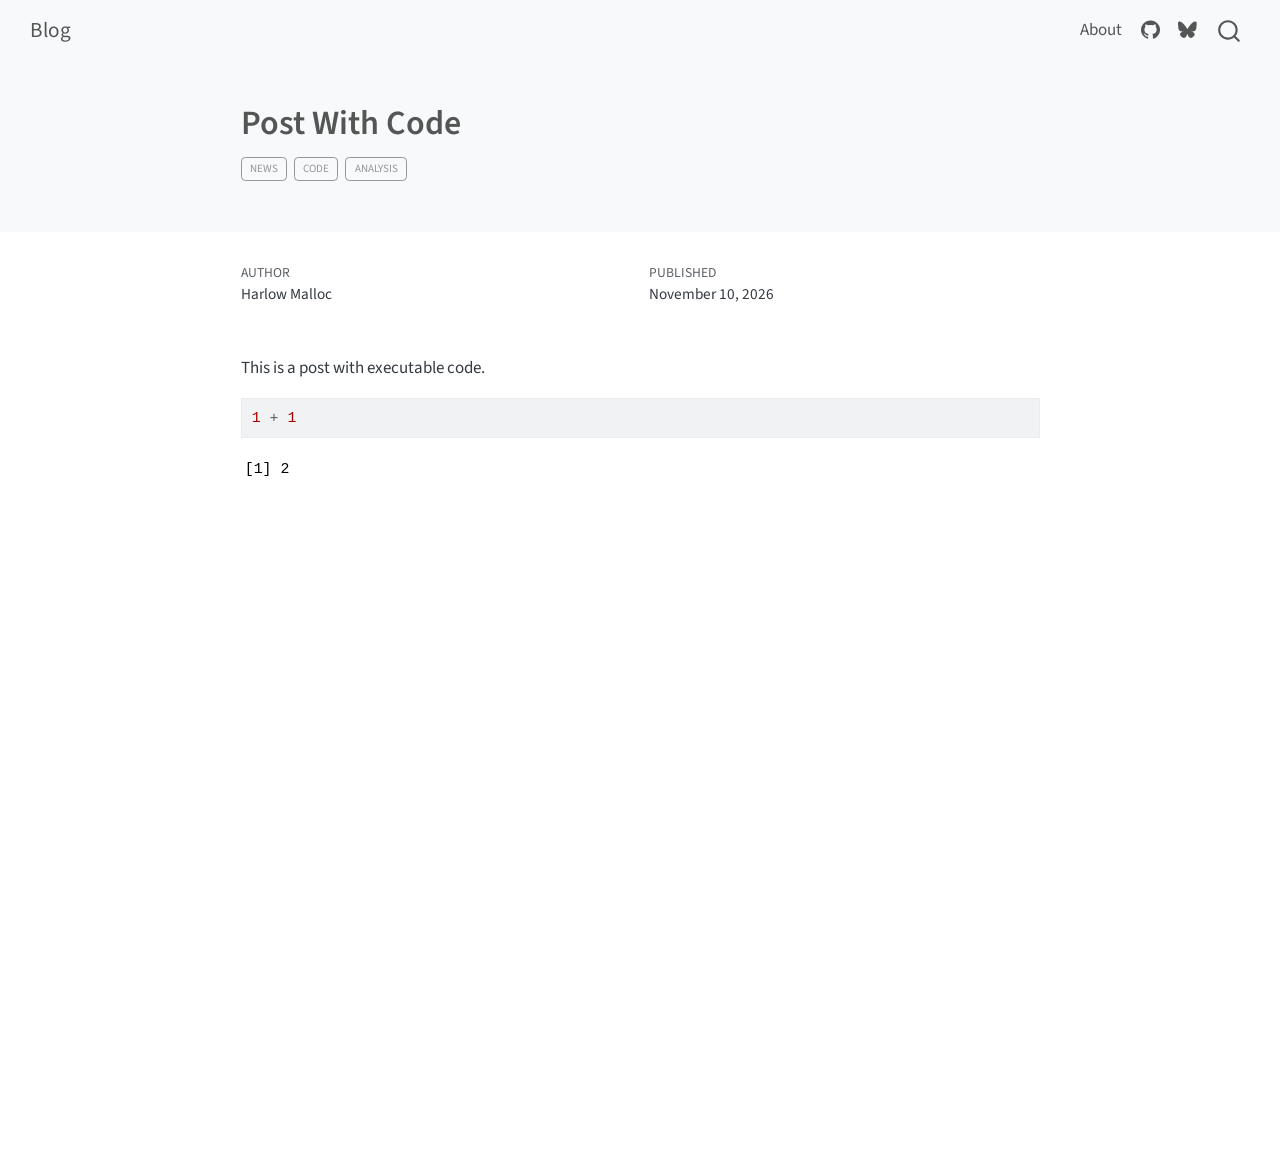
==== posts/post-with-code/index.html @ af952e34 "first draft of site" ====
<!DOCTYPE html>
<html xmlns="http://www.w3.org/1999/xhtml" lang="en" xml:lang="en"><head>

<meta charset="utf-8">
<meta name="generator" content="quarto-1.11.9">

<meta name="viewport" content="width=device-width, initial-scale=1.0, user-scalable=yes">

<meta name="author" content="Harlow Malloc">
<meta name="dcterms.date" content="2026-11-10">

<title>Post With Code – Blog</title>
<style>
/* Default styles provided by pandoc.
** See https://pandoc.org/MANUAL.html#variables-for-html for config info.
*/
span.smallcaps{font-variant: small-caps;}
div.columns{display: flex; gap: 1.5em;}
div.column{flex: auto;}
@media screen {
div.columns{gap: min(4vw, 1.5em);}
div.column{overflow-x: auto;}
}
div.hanging-indent{margin-left: 1.5em; text-indent: -1.5em;}
ul.task-list{list-style: none;}
ul.task-list li input[type="checkbox"] {
  width: 0.8em;
  margin: 0 0.8em 0.2em -1em; /* quarto-specific, see https://github.com/quarto-dev/quarto-cli/issues/4556 */ 
  vertical-align: middle;
}
/* CSS for syntax highlighting */
html { -webkit-text-size-adjust: 100%; }
pre > code.sourceCode { white-space: pre; position: relative; }
pre > code.sourceCode > span { display: inline-block; line-height: 1.25; }
pre > code.sourceCode > span:empty { height: 1.2em; }
.sourceCode { overflow: visible; }
code.sourceCode > span { color: inherit; text-decoration: inherit; }
div.sourceCode { margin: 1em 0; }
pre.sourceCode { margin: 0; }
@media screen {
div.sourceCode { overflow: auto; }
}
@media print {
pre > code.sourceCode { white-space: pre-wrap; }
pre > code.sourceCode > span { text-indent: -5em; padding-left: 5em; }
}
pre.numberSource code
  { counter-reset: source-line 0; }
pre.numberSource code > span
  { position: relative; left: -4em; counter-increment: source-line; }
pre.numberSource code > span > a:first-child::before
  { content: counter(source-line);
    position: relative; left: -1em; text-align: right; vertical-align: baseline;
    border: none; display: inline-block;
    -webkit-touch-callout: none; -webkit-user-select: none;
    -khtml-user-select: none; -moz-user-select: none;
    -ms-user-select: none; user-select: none;
    padding: 0 4px; width: 4em;
  }
pre.numberSource { margin-left: 3em;  padding-left: 4px; }
div.sourceCode
  {   }
@media screen {
pre > code.sourceCode > span > a:first-child::before { text-decoration: underline; }
}
</style>


<script src="../../site_libs/quarto-nav/quarto-nav.js"></script>
<script src="../../site_libs/quarto-nav/headroom.min.js"></script>
<script src="../../site_libs/clipboard/clipboard.min.js"></script>
<script src="../../site_libs/quarto-search/autocomplete.umd.js"></script>
<script src="../../site_libs/quarto-search/fuse.min.js"></script>
<script src="../../site_libs/quarto-search/quarto-search.js"></script>
<meta name="quarto:offset" content="../../">
<script src="../../site_libs/quarto-html/quarto.js" type="module"></script>
<script src="../../site_libs/quarto-html/tabsets/tabsets.js" type="module"></script>
<script src="../../site_libs/quarto-html/scrollable-regions/scrollable-regions.js" type="module"></script>
<script src="../../site_libs/quarto-html/popper.min.js"></script>
<script src="../../site_libs/quarto-html/tippy.umd.min.js"></script>
<script src="../../site_libs/quarto-html/anchor.min.js"></script>
<link href="../../site_libs/quarto-html/tippy.css" rel="stylesheet">
<link href="../../site_libs/quarto-html/quarto-syntax-highlighting-63b5708e65d6cd79cd7618c58d0c21e7.css" rel="stylesheet" id="quarto-text-highlighting-styles">
<script src="../../site_libs/bootstrap/bootstrap.min.js"></script>
<link href="../../site_libs/bootstrap/bootstrap-icons.css" rel="stylesheet">
<link href="../../site_libs/bootstrap/bootstrap-d31a0c91b01e363be7b7a36e602e2c70.min.css" rel="stylesheet" append-hash="true" id="quarto-bootstrap" data-mode="light">
<script id="quarto-search-options" type="application/json">{
  "location": "navbar",
  "copy-button": false,
  "collapse-after": 3,
  "panel-placement": "end",
  "type": "overlay",
  "limit": 50,
  "keyboard-shortcut": [
    "f",
    "/",
    "s"
  ],
  "show-item-context": false,
  "language": {
    "search-no-results-text": "No results",
    "search-matching-documents-text": "matching documents",
    "search-copy-link-title": "Copy link to search",
    "search-hide-matches-text": "Hide additional matches",
    "search-more-match-text": "more match in this document",
    "search-more-matches-text": "more matches in this document",
    "search-clear-button-title": "Clear",
    "search-text-placeholder": "",
    "search-detached-cancel-button-title": "Cancel",
    "search-submit-button-title": "Submit",
    "search-label": "Search"
  }
}</script>


<link rel="stylesheet" href="../../styles.css">
</head>

<body class="nav-fixed fullcontent quarto-light"><a id="quarto-skip-link" class="visually-hidden-focusable" href="#quarto-document-content">Skip to main content</a>

<div id="quarto-search-results"></div>
  <header id="quarto-header" class="headroom fixed-top quarto-banner">
    <nav class="navbar navbar-expand-lg " data-bs-theme="dark" aria-label="Site">
      <div class="navbar-container container-fluid">
      <div class="navbar-brand-container mx-auto">
    <a class="navbar-brand" href="../../index.html">
    <span class="navbar-title">Blog</span>
    </a>
  </div>
          <button class="navbar-toggler" type="button" data-bs-toggle="collapse" data-bs-target="#navbarCollapse" aria-controls="navbarCollapse" aria-expanded="false" aria-label="Toggle navigation" onclick="if (window.quartoToggleHeadroom) { window.quartoToggleHeadroom(); }">
  <span class="navbar-toggler-icon"></span>
</button>
          <div class="collapse navbar-collapse" id="navbarCollapse">
            <ul class="navbar-nav navbar-nav-scroll ms-auto">
  <li class="nav-item">
    <a class="nav-link" href="../../about.html"> 
<span class="menu-text">About</span></a>
  </li>  
  <li class="nav-item compact">
    <a class="nav-link" href="https://github.com/"> <i class="bi bi-github" role="img">
</i> 
<span class="menu-text"></span></a>
  </li>  
  <li class="nav-item compact">
    <a class="nav-link" href="https://bsky.app/"> <i class="bi bi-bluesky" role="img">
</i> 
<span class="menu-text"></span></a>
  </li>  
</ul>
          </div> <!-- /navcollapse -->
            <div class="quarto-navbar-tools">
</div>
            <div id="quarto-search" class="" title="Search"></div>
      </div> <!-- /container-fluid -->
    </nav>
</header>
<!-- content -->
<header id="title-block-header" class="quarto-title-block default page-columns page-full">
  <div class="quarto-title-banner page-columns page-full">
    <div class="quarto-title column-body">
      <h1 class="title">Post With Code</h1>
                                <div class="quarto-categories">
                <div class="quarto-category">news</div>
                <div class="quarto-category">code</div>
                <div class="quarto-category">analysis</div>
              </div>
                  </div>
  </div>
    
  
  <div class="quarto-title-meta">

      <div>
      <div class="quarto-title-meta-heading">Author</div>
      <div class="quarto-title-meta-contents">
               <p>Harlow Malloc </p>
            </div>
    </div>
      
      <div>
      <div class="quarto-title-meta-heading">Published</div>
      <div class="quarto-title-meta-contents">
        <p class="date">November 10, 2026</p>
      </div>
    </div>
    
      
    </div>
    
  
  </header><div id="quarto-content" class="quarto-container page-columns page-rows-contents page-layout-article page-navbar">
<!-- sidebar -->
<!-- margin-sidebar -->
    
<!-- main -->
<main class="content quarto-banner-title-block" id="quarto-document-content" tabindex="-1">





<p>This is a post with executable code.</p>
<div class="cell">
<div class="code-copy-outer-scaffold"><div class="sourceCode cell-code" id="cb1"><pre class="sourceCode r code-with-copy"><code class="sourceCode r"><span id="cb1-1"><a href="#cb1-1" aria-hidden="true" tabindex="-1"></a><span class="dv">1</span> <span class="sc">+</span> <span class="dv">1</span></span></code></pre></div><button title="Copy to Clipboard" class="code-copy-button"><i class="bi"></i></button></div>
<div class="cell-output cell-output-stdout">
<pre><code>[1] 2</code></pre>
</div>
</div>



</main> <!-- /main -->
<script id="quarto-html-after-body" type="application/javascript">
  window.document.addEventListener("DOMContentLoaded", function (event) {
    const icon = "";
    const anchorJS = new window.AnchorJS();
    anchorJS.options = {
      placement: 'right',
      icon: icon
    };
    anchorJS.add('.anchored');
    const isCodeAnnotation = (el) => {
      for (const clz of el.classList) {
        if (clz.startsWith('code-annotation-')) {                     
          return true;
        }
      }
      return false;
    }
    const onCopySuccess = function(e) {
      // button target
      const button = e.trigger;
      // don't keep focus
      button.blur();
      // flash "checked"
      button.classList.add('code-copy-button-checked');
      var currentTitle = button.getAttribute("title");
      button.setAttribute("title", "Copied!");
      let tooltip;
      if (window.bootstrap) {
        button.setAttribute("data-bs-toggle", "tooltip");
        button.setAttribute("data-bs-placement", "left");
        button.setAttribute("data-bs-title", "Copied!");
        tooltip = new bootstrap.Tooltip(button, 
          { trigger: "manual", 
            customClass: "code-copy-button-tooltip",
            offset: [0, -8]});
        tooltip.show();    
      }
      setTimeout(function() {
        if (tooltip) {
          tooltip.hide();
          button.removeAttribute("data-bs-title");
          button.removeAttribute("data-bs-toggle");
          button.removeAttribute("data-bs-placement");
        }
        button.setAttribute("title", currentTitle);
        button.classList.remove('code-copy-button-checked');
      }, 1000);
      // clear code selection
      e.clearSelection();
    }
    const getTextToCopy = function(trigger) {
      const outerScaffold = trigger.parentElement.cloneNode(true);
      const codeEl = outerScaffold.querySelector('code');
      for (const childEl of codeEl.children) {
        if (isCodeAnnotation(childEl)) {
          childEl.remove();
        }
      }
      return codeEl.innerText;
    }
    const clipboard = new window.ClipboardJS('.code-copy-button:not([data-in-quarto-modal])', {
      text: getTextToCopy
    });
    clipboard.on('success', onCopySuccess);
    if (window.document.getElementById('quarto-embedded-source-code-modal')) {
      const clipboardModal = new window.ClipboardJS('.code-copy-button[data-in-quarto-modal]', {
        text: getTextToCopy,
        container: window.document.getElementById('quarto-embedded-source-code-modal')
      });
      clipboardModal.on('success', onCopySuccess);
    }
      var localhostRegex = new RegExp(/^(?:http|https):\/\/localhost\:?[0-9]*\//);
      var mailtoRegex = new RegExp(/^mailto:/);
        var filterRegex = new RegExp("https:\/\/your-website-url\.example\.com");
      var isInternal = (href) => {
          return filterRegex.test(href) || localhostRegex.test(href) || mailtoRegex.test(href);
      }
      // Inspect non-navigation links and adorn them if external
      window.quartoDecorateExternalLinks = function (root) {
     var links = (root || window.document).querySelectorAll('a[href]:not(.nav-link):not(.navbar-brand):not(.toc-action):not(.sidebar-link):not(.sidebar-item-toggle):not(.pagination-link):not(.no-external):not([aria-hidden]):not(.dropdown-item):not(.quarto-navigation-tool):not(.about-link)');
      for (var i=0; i<links.length; i++) {
        const link = links[i];
        if (!isInternal(link.href)) {
          // undo the damage that might have been done by quarto-nav.js in the case of
          // links that we want to consider external
          if (link.dataset.originalHref !== undefined) {
            link.href = link.dataset.originalHref;
          }
          if (!link.classList.contains('no-external-icon')) {
          }
        }
      }
      };
      window.quartoDecorateExternalLinks(window.document);
    // Esc closes the popup (WCAG 1.4.13) and focus leaving both trigger and
    // popup closes it (WCAG 2.4.11); tippy handles neither for interactive popups.
    const hideOnEscAndFocusOut = {
      name: 'hideOnEscAndFocusOut',
      defaultValue: true,
      fn(instance) {
        const dismiss = () => {
          // A show scheduled by the trigger delay would otherwise reopen it
          instance.clearDelayTimeouts();
          instance.hide();
        };
        const onKeyDown = (event) => {
          if (event.key !== 'Escape') {
            return;
          }
          // Keep Esc from also reaching page handlers (e.g. reveal.js overview),
          // except an open reveal.js slide menu, which Esc should close too.
          // The menu handles keys only when its keyboard option is on.
          const menuHandlesEsc = window.Reveal?.getPlugin?.('menu')?.isOpen() &&
            window.Reveal.getConfig().menu?.keyboard !== false;
          if (!menuHandlesEsc) {
            event.stopPropagation();
          }
          if (instance.popper.contains(window.document.activeElement)) {
            // Disabled while refocusing so the focus trigger does not reopen it
            instance.disable();
            instance.reference.focus();
            instance.enable();
          }
          dismiss();
        };
        const onFocusOut = (event) => {
          const target = event.relatedTarget;
          if (target && !instance.reference.contains(target) &&
              !instance.popper.contains(target)) {
            dismiss();
          }
        };
        // On the trigger too: a click trigger (code-annotations: select) has no
        // blur handling. Attached for the instance's lifetime so leaving the
        // trigger also cancels a show still pending on the trigger delay.
        instance.reference.addEventListener('focusout', onFocusOut);
        return {
          onShow() {
            window.document.addEventListener('keydown', onKeyDown, true);
            instance.popper.addEventListener('focusout', onFocusOut);
          },
          onHide() {
            window.document.removeEventListener('keydown', onKeyDown, true);
            instance.popper.removeEventListener('focusout', onFocusOut);
          },
          onDestroy() {
            instance.reference.removeEventListener('focusout', onFocusOut);
          },
        };
      },
    };
    function tippyHover(el, contentFn, onTriggerFn, onUntriggerFn) {
      const config = {
        allowHTML: true,
        maxWidth: 500,
        delay: 100,
        arrow: false,
        appendTo: function(el) {
            return el.parentElement;
        },
        interactive: true,
        interactiveBorder: 10,
        theme: 'quarto',
        placement: 'bottom-start',
        plugins: [hideOnEscAndFocusOut],
      };
      if (contentFn) {
        config.content = contentFn;
      }
      if (onTriggerFn) {
        config.onTrigger = onTriggerFn;
      }
      if (onUntriggerFn) {
        config.onUntrigger = onUntriggerFn;
      }
      window.tippy(el, config); 
    }
    const noterefs = window.document.querySelectorAll('a[role="doc-noteref"]');
    for (var i=0; i<noterefs.length; i++) {
      const ref = noterefs[i];
      tippyHover(ref, function() {
        // use id or data attribute instead here
        let href = ref.getAttribute('data-footnote-href') || ref.getAttribute('href');
        try { href = new URL(href).hash; } catch {}
        const id = href.replace(/^#\/?/, "");
        const note = window.document.getElementById(id);
        if (note) {
          return note.innerHTML;
        } else {
          return "";
        }
      });
    }
    const xrefs = window.document.querySelectorAll('a.quarto-xref');
    const processXRef = (id, note) => {
      // Strip column container classes
      const stripColumnClz = (el) => {
        el.classList.remove("page-full", "page-columns");
        if (el.children) {
          for (const child of el.children) {
            stripColumnClz(child);
          }
        }
      }
      stripColumnClz(note)
      if (id === null || id.startsWith('sec-')) {
        // Special case sections, only their first couple elements
        const container = document.createElement("div");
        if (note.children && note.children.length > 2) {
          container.appendChild(note.children[0].cloneNode(true));
          for (let i = 1; i < note.children.length; i++) {
            const child = note.children[i];
            if (child.tagName === "P" && child.innerText === "") {
              continue;
            } else {
              container.appendChild(child.cloneNode(true));
              break;
            }
          }
          if (window.Quarto?.typesetMath) {
            window.Quarto.typesetMath(container);
          }
          return container.innerHTML
        } else {
          if (window.Quarto?.typesetMath) {
            window.Quarto.typesetMath(note);
          }
          return note.innerHTML;
        }
      } else {
        // Remove any anchor links if they are present
        const anchorLink = note.querySelector('a.anchorjs-link');
        if (anchorLink) {
          anchorLink.remove();
        }
        if (window.Quarto?.typesetMath) {
          window.Quarto.typesetMath(note);
        }
        if (note.classList.contains("callout")) {
          return note.outerHTML;
        } else {
          return note.innerHTML;
        }
      }
    }
    for (var i=0; i<xrefs.length; i++) {
      const xref = xrefs[i];
      tippyHover(xref, undefined, function(instance) {
        instance.disable();
        let url = xref.getAttribute('href');
        let hash = undefined; 
        if (url.startsWith('#')) {
          hash = url;
        } else {
          try { hash = new URL(url).hash; } catch {}
        }
        if (hash) {
          const id = hash.replace(/^#\/?/, "");
          const note = window.document.getElementById(id);
          if (note !== null) {
            try {
              const html = processXRef(id, note.cloneNode(true));
              instance.setContent(html);
            } finally {
              instance.enable();
              instance.show();
            }
          } else {
            // See if we can fetch this
            fetch(url.split('#')[0])
            .then(res => res.text())
            .then(html => {
              const parser = new DOMParser();
              const htmlDoc = parser.parseFromString(html, "text/html");
              const note = htmlDoc.getElementById(id);
              if (note !== null) {
                const html = processXRef(id, note);
                instance.setContent(html);
              } 
            }).finally(() => {
              instance.enable();
              instance.show();
            });
          }
        } else {
          // See if we can fetch a full url (with no hash to target)
          // This is a special case and we should probably do some content thinning / targeting
          fetch(url)
          .then(res => res.text())
          .then(html => {
            const parser = new DOMParser();
            const htmlDoc = parser.parseFromString(html, "text/html");
            const note = htmlDoc.querySelector('main.content');
            if (note !== null) {
              // This should only happen for chapter cross references
              // (since there is no id in the URL)
              // remove the first header
              if (note.children.length > 0 && note.children[0].tagName === "HEADER") {
                note.children[0].remove();
              }
              const html = processXRef(null, note);
              instance.setContent(html);
            } 
          }).finally(() => {
            instance.enable();
            instance.show();
          });
        }
      }, function(instance) {
      });
    }
        let selectedAnnoteEl;
        const selectorForAnnotation = ( cell, annotation) => {
          let cellAttr = 'data-code-cell="' + cell + '"';
          let lineAttr = 'data-code-annotation="' +  annotation + '"';
          const selector = 'span[' + cellAttr + '][' + lineAttr + ']';
          return selector;
        }
        const selectCodeLines = (annoteEl) => {
          const doc = window.document;
          const targetCell = annoteEl.getAttribute("data-target-cell");
          const targetAnnotation = annoteEl.getAttribute("data-target-annotation");
          const annoteSpan = window.document.querySelector(selectorForAnnotation(targetCell, targetAnnotation));
          const lines = annoteSpan.getAttribute("data-code-lines").split(",");
          const lineIds = lines.map((line) => {
            return targetCell + "-" + line;
          })
          // Each band is positioned against its own containing block, which is
          // not the offsetParent of the lines, so place it from client rects.
          const placeBand = (band, firstEl, lastEl, codeBlock) => {
            const container = band.offsetParent;
            if (container === null) {
              return;
            }
            const containerRect = container.getBoundingClientRect();
            // Reveal.js scales slides with a transform, so convert client
            // pixels back to the CSS pixels of the container.
            const scale = containerRect.height / container.offsetHeight || 1;
            const firstRect = firstEl.getBoundingClientRect();
            const lastRect = lastEl.getBoundingClientRect();
            const top = (firstRect.top - containerRect.top) / scale - container.clientTop + container.scrollTop;
            const height = (lastRect.bottom - firstRect.top) / scale;
            band.style.top = top - 2 + "px";
            band.style.height = height + 4 + "px";
            if (codeBlock) {
              // Without the copy button wrapper, the containing block is wider
              // than the code block, so span the code block explicitly.
              const blockRect = codeBlock.getBoundingClientRect();
              band.style.left = (blockRect.left - containerRect.left) / scale - container.clientLeft + container.scrollLeft + "px";
              band.style.width = blockRect.width / scale + "px";
            }
          };
          if (lineIds.length > 0) {
            const el = window.document.getElementById(lineIds[0]);
            const lastEl = window.document.getElementById(lineIds[lineIds.length - 1]);
            const parent = el.parentElement.parentElement;
            // cook up a div (if necessary) and position it
            let div = window.document.getElementById("code-annotation-line-highlight");
            if (div === null) {
              div = window.document.createElement("div");
              div.setAttribute("id", "code-annotation-line-highlight");
              div.style.position = 'absolute';
              parent.appendChild(div);
            }
            placeBand(div, el, lastEl, parent.closest("div.sourceCode") || parent);
            let gutterDiv = window.document.getElementById("code-annotation-line-highlight-gutter");
            if (gutterDiv === null) {
              gutterDiv = window.document.createElement("div");
              gutterDiv.setAttribute("id", "code-annotation-line-highlight-gutter");
              gutterDiv.style.position = 'absolute';
              const codeCell = window.document.getElementById(targetCell);
              const gutter = codeCell.querySelector('.code-annotation-gutter');
              gutter.appendChild(gutterDiv);
            }
            placeBand(gutterDiv, el, lastEl);
            selectedAnnoteEl = annoteEl;
          }
        };
        const unselectCodeLines = () => {
          const elementsIds = ["code-annotation-line-highlight", "code-annotation-line-highlight-gutter"];
          elementsIds.forEach((elId) => {
            const div = window.document.getElementById(elId);
            if (div) {
              div.remove();
            }
          });
          selectedAnnoteEl = undefined;
        };
          // Handle positioning of the toggle
      window.addEventListener(
        "resize",
        throttle(() => {
          elRect = undefined;
          if (selectedAnnoteEl) {
            selectCodeLines(selectedAnnoteEl);
          }
        }, 10)
      );
      function throttle(fn, ms) {
      let throttle = false;
      let timer;
        return (...args) => {
          if(!throttle) { // first call gets through
              fn.apply(this, args);
              throttle = true;
          } else { // all the others get throttled
              if(timer) clearTimeout(timer); // cancel #2
              timer = setTimeout(() => {
                fn.apply(this, args);
                timer = throttle = false;
              }, ms);
          }
        };
      }
        // Attach click handler to the DT
        const annoteDls = window.document.querySelectorAll('dt[data-target-cell]');
        for (const annoteDlNode of annoteDls) {
          annoteDlNode.addEventListener('click', (event) => {
            const clickedEl = event.target;
            if (clickedEl !== selectedAnnoteEl) {
              unselectCodeLines();
              const activeEl = window.document.querySelector('dt[data-target-cell].code-annotation-active');
              if (activeEl) {
                activeEl.classList.remove('code-annotation-active');
              }
              selectCodeLines(clickedEl);
              clickedEl.classList.add('code-annotation-active');
            } else {
              // Unselect the line
              unselectCodeLines();
              clickedEl.classList.remove('code-annotation-active');
            }
          });
        }
    const findCites = (el) => {
      const parentEl = el.parentElement;
      if (parentEl) {
        const cites = parentEl.dataset.cites;
        if (cites) {
          return {
            el,
            cites: cites.split(' ')
          };
        } else {
          return findCites(el.parentElement)
        }
      } else {
        return undefined;
      }
    };
    var bibliorefs = window.document.querySelectorAll('a[role="doc-biblioref"]');
    for (var i=0; i<bibliorefs.length; i++) {
      const ref = bibliorefs[i];
      const citeInfo = findCites(ref);
      if (citeInfo) {
        tippyHover(citeInfo.el, function() {
          var popup = window.document.createElement('div');
          citeInfo.cites.forEach(function(cite) {
            var citeDiv = window.document.createElement('div');
            citeDiv.classList.add('hanging-indent');
            citeDiv.classList.add('csl-entry');
            var biblioDiv = window.document.getElementById('ref-' + cite);
            if (biblioDiv) {
              citeDiv.innerHTML = biblioDiv.innerHTML;
            }
            popup.appendChild(citeDiv);
          });
          return popup.innerHTML;
        });
      }
    }
  });
  </script>
  <script type="application/javascript">
  window.quartoScrollableRegionsLabels = {"code":"Scrollable code","output":"Scrollable output"};
  </script>
</div> <!-- /content -->




</body></html>
---- site_libs/quarto-html/tippy.css ----
.tippy-box[data-animation=fade][data-state=hidden]{opacity:0}[data-tippy-root]{max-width:calc(100vw - 10px)}.tippy-box{position:relative;background-color:#333;color:#fff;border-radius:4px;font-size:14px;line-height:1.4;white-space:normal;outline:0;transition-property:transform,visibility,opacity}.tippy-box[data-placement^=top]>.tippy-arrow{bottom:0}.tippy-box[data-placement^=top]>.tippy-arrow:before{bottom:-7px;left:0;border-width:8px 8px 0;border-top-color:initial;transform-origin:center top}.tippy-box[data-placement^=bottom]>.tippy-arrow{top:0}.tippy-box[data-placement^=bottom]>.tippy-arrow:before{top:-7px;left:0;border-width:0 8px 8px;border-bottom-color:initial;transform-origin:center bottom}.tippy-box[data-placement^=left]>.tippy-arrow{right:0}.tippy-box[data-placement^=left]>.tippy-arrow:before{border-width:8px 0 8px 8px;border-left-color:initial;right:-7px;transform-origin:center left}.tippy-box[data-placement^=right]>.tippy-arrow{left:0}.tippy-box[data-placement^=right]>.tippy-arrow:before{left:-7px;border-width:8px 8px 8px 0;border-right-color:initial;transform-origin:center right}.tippy-box[data-inertia][data-state=visible]{transition-timing-function:cubic-bezier(.54,1.5,.38,1.11)}.tippy-arrow{width:16px;height:16px;color:#333}.tippy-arrow:before{content:"";position:absolute;border-color:transparent;border-style:solid}.tippy-content{position:relative;padding:5px 9px;z-index:1}
---- site_libs/quarto-html/quarto-syntax-highlighting-63b5708e65d6cd79cd7618c58d0c21e7.css ----
/* quarto syntax highlight colors */
:root {
  --quarto-hl-ot-color: #003B4F;
  --quarto-hl-at-color: #657422;
  --quarto-hl-ss-color: #20794D;
  --quarto-hl-an-color: #5E5E5E;
  --quarto-hl-fu-color: #4758AB;
  --quarto-hl-st-color: #20794D;
  --quarto-hl-cf-color: #003B4F;
  --quarto-hl-op-color: #5E5E5E;
  --quarto-hl-er-color: #AD0000;
  --quarto-hl-bn-color: #AD0000;
  --quarto-hl-al-color: #AD0000;
  --quarto-hl-va-color: #111111;
  --quarto-hl-bu-color: inherit;
  --quarto-hl-ex-color: inherit;
  --quarto-hl-pp-color: #AD0000;
  --quarto-hl-in-color: #5E5E5E;
  --quarto-hl-vs-color: #20794D;
  --quarto-hl-wa-color: #5E5E5E;
  --quarto-hl-do-color: #5E5E5E;
  --quarto-hl-im-color: #00769E;
  --quarto-hl-ch-color: #20794D;
  --quarto-hl-dt-color: #AD0000;
  --quarto-hl-fl-color: #AD0000;
  --quarto-hl-co-color: #5E5E5E;
  --quarto-hl-cv-color: #5E5E5E;
  --quarto-hl-cn-color: #8f5902;
  --quarto-hl-sc-color: #5E5E5E;
  --quarto-hl-dv-color: #AD0000;
  --quarto-hl-kw-color: #003B4F;
}

/* other quarto variables */
:root {
  --quarto-font-monospace: SFMono-Regular, Menlo, Monaco, Consolas, "Liberation Mono", "Courier New", monospace;
}

/* syntax highlight based on Pandoc's rules */
pre > code.sourceCode > span {
  color: #003B4F;
}

code.sourceCode > span {
  color: #003B4F;
}

div.sourceCode,
div.sourceCode pre.sourceCode {
  color: #003B4F;
}

/* Normal */
code span {
  color: #003B4F;
}

/* Alert */
code span.al {
  color: #AD0000;
  font-style: inherit;
}

/* Annotation */
code span.an {
  color: #5E5E5E;
  font-style: inherit;
}

/* Attribute */
code span.at {
  color: #657422;
  font-style: inherit;
}

/* BaseN */
code span.bn {
  color: #AD0000;
  font-style: inherit;
}

/* BuiltIn */
code span.bu {
  font-style: inherit;
}

/* ControlFlow */
code span.cf {
  color: #003B4F;
  font-weight: bold;
  font-style: inherit;
}

/* Char */
code span.ch {
  color: #20794D;
  font-style: inherit;
}

/* Constant */
code span.cn {
  color: #8f5902;
  font-style: inherit;
}

/* Comment */
code span.co {
  color: #5E5E5E;
  font-style: inherit;
}

/* CommentVar */
code span.cv {
  color: #5E5E5E;
  font-style: italic;
}

/* Documentation */
code span.do {
  color: #5E5E5E;
  font-style: italic;
}

/* DataType */
code span.dt {
  color: #AD0000;
  font-style: inherit;
}

/* DecVal */
code span.dv {
  color: #AD0000;
  font-style: inherit;
}

/* Error */
code span.er {
  color: #AD0000;
  font-style: inherit;
}

/* Extension */
code span.ex {
  font-style: inherit;
}

/* Float */
code span.fl {
  color: #AD0000;
  font-style: inherit;
}

/* Function */
code span.fu {
  color: #4758AB;
  font-style: inherit;
}

/* Import */
code span.im {
  color: #00769E;
  font-style: inherit;
}

/* Information */
code span.in {
  color: #5E5E5E;
  font-style: inherit;
}

/* Keyword */
code span.kw {
  color: #003B4F;
  font-weight: bold;
  font-style: inherit;
}

/* Operator */
code span.op {
  color: #5E5E5E;
  font-style: inherit;
}

/* Other */
code span.ot {
  color: #003B4F;
  font-style: inherit;
}

/* Preprocessor */
code span.pp {
  color: #AD0000;
  font-style: inherit;
}

/* SpecialChar */
code span.sc {
  color: #5E5E5E;
  font-style: inherit;
}

/* SpecialString */
code span.ss {
  color: #20794D;
  font-style: inherit;
}

/* String */
code span.st {
  color: #20794D;
  font-style: inherit;
}

/* Variable */
code span.va {
  color: #111111;
  font-style: inherit;
}

/* VerbatimString */
code span.vs {
  color: #20794D;
  font-style: inherit;
}

/* Warning */
code span.wa {
  color: #5E5E5E;
  font-style: italic;
}

.prevent-inlining {
  content: "</";
}

/*# sourceMappingURL=054cc16b9e9817627be6994582d2ffb5.css.map */
---- styles.css ----
/* css styles */
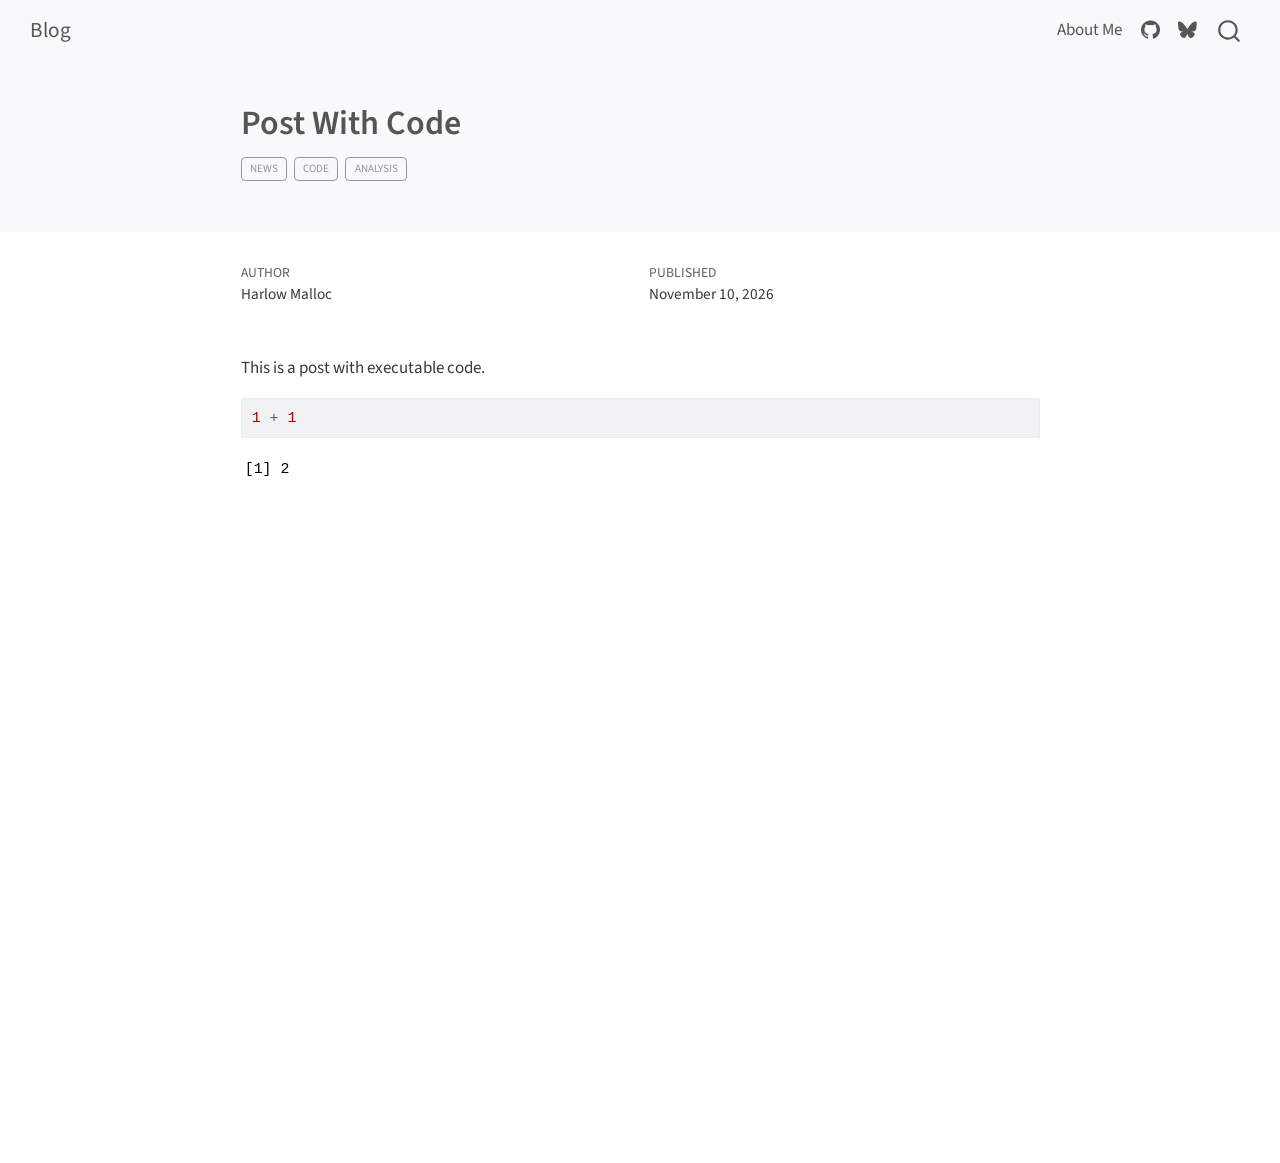
==== commit 014bbad7: "commit" ====
--- a/posts/post-with-code/index.html
+++ b/posts/post-with-code/index.html
@@ -134,7 +134,7 @@
             <ul class="navbar-nav navbar-nav-scroll ms-auto">
   <li class="nav-item">
     <a class="nav-link" href="../../about.html"> 
-<span class="menu-text">About</span></a>
+<span class="menu-text">About Me</span></a>
   </li>  
   <li class="nav-item compact">
     <a class="nav-link" href="https://github.com/"> <i class="bi bi-github" role="img">
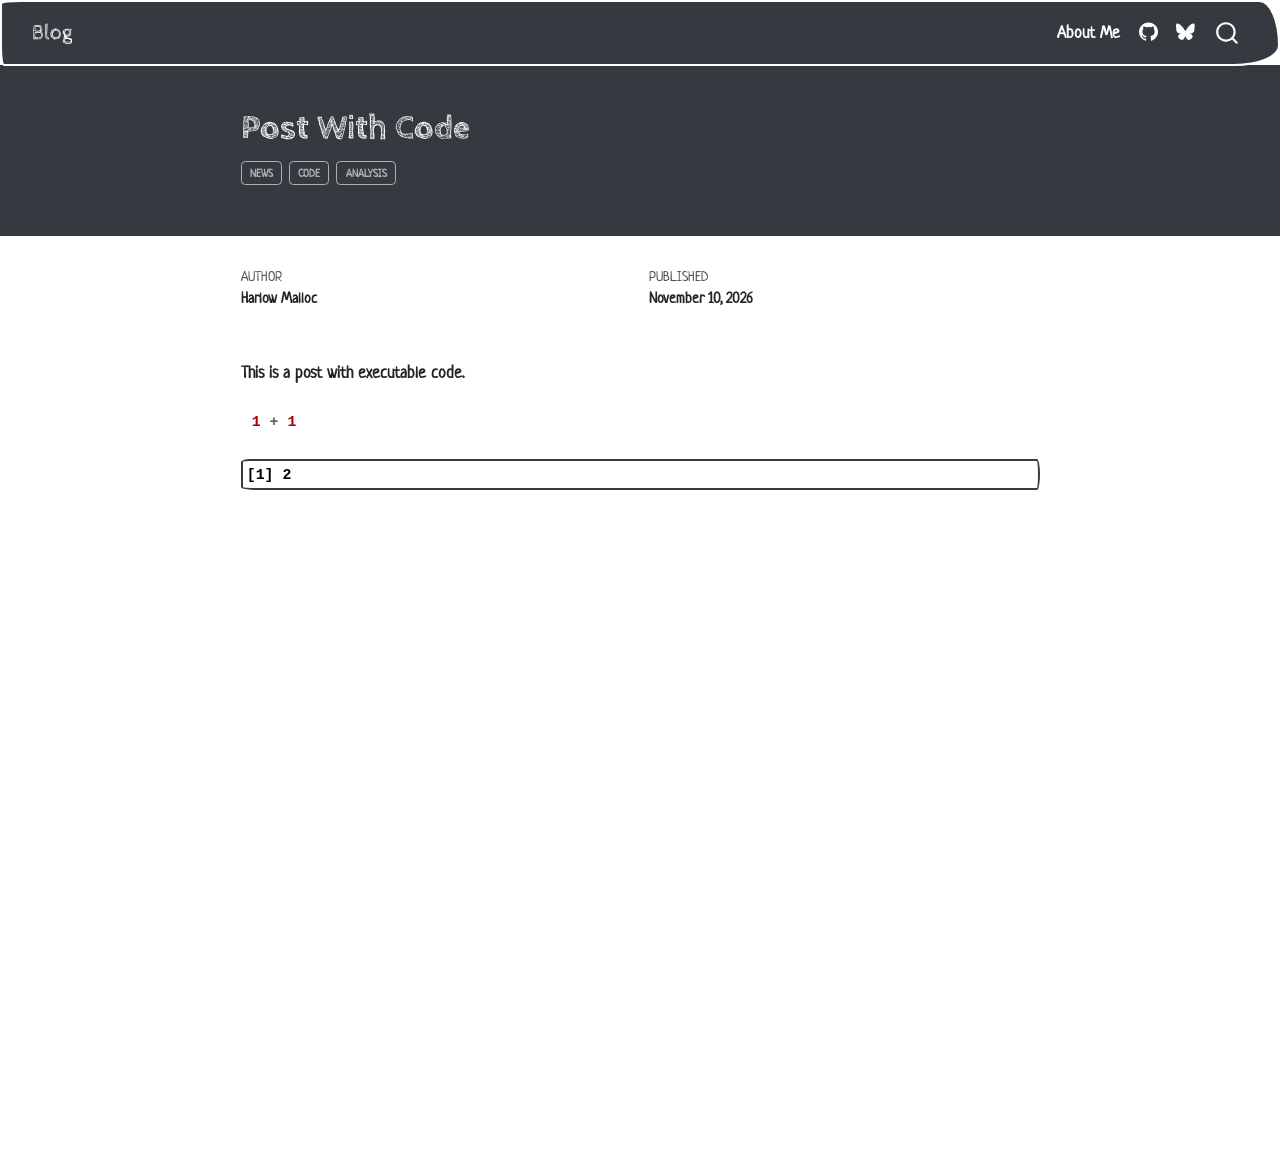
==== commit 4ef60f14: "commit" ====
--- a/posts/post-with-code/index.html
+++ b/posts/post-with-code/index.html
@@ -83,7 +83,7 @@
 <link href="../../site_libs/quarto-html/quarto-syntax-highlighting-63b5708e65d6cd79cd7618c58d0c21e7.css" rel="stylesheet" id="quarto-text-highlighting-styles">
 <script src="../../site_libs/bootstrap/bootstrap.min.js"></script>
 <link href="../../site_libs/bootstrap/bootstrap-icons.css" rel="stylesheet">
-<link href="../../site_libs/bootstrap/bootstrap-d31a0c91b01e363be7b7a36e602e2c70.min.css" rel="stylesheet" append-hash="true" id="quarto-bootstrap" data-mode="light">
+<link href="../../site_libs/bootstrap/bootstrap-6c7b787e9c1f1474e6d9b63678b15843.min.css" rel="stylesheet" append-hash="true" id="quarto-bootstrap" data-mode="light">
 <script id="quarto-search-options" type="application/json">{
   "location": "navbar",
   "copy-button": false,
